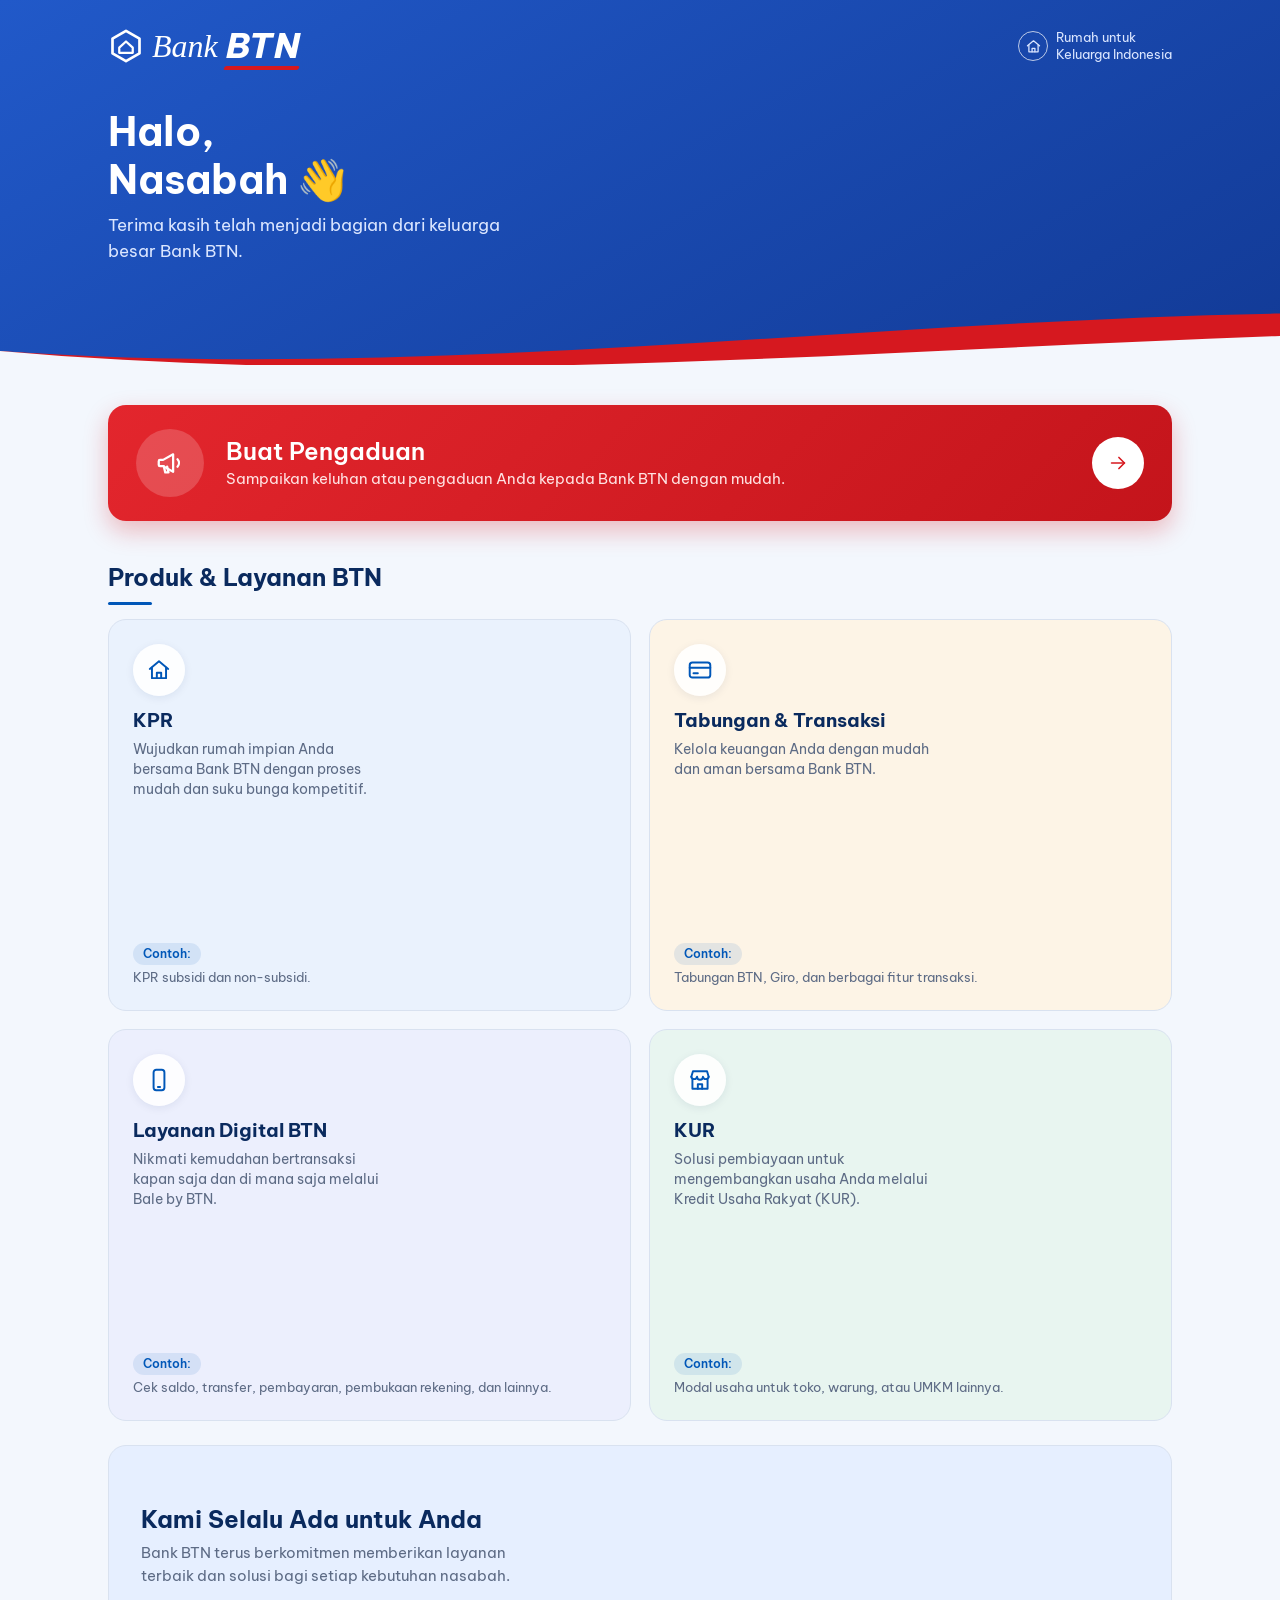
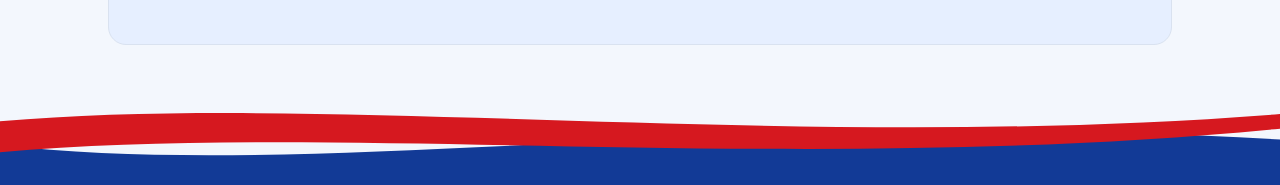
==== dashboard.html @ c348d1a5 "Add files via upload" ====
<!DOCTYPE html>
<html lang="id">
<head>
  <meta charset="UTF-8">
  <meta name="viewport" content="width=device-width, initial-scale=1">
  <title>Beranda Nasabah | Bank BTN</title>
  <link rel="stylesheet" href="css/dashboard.css">
</head>
<body>

  <!-- ============ HEADER ============ -->
  <header class="hero">
    <div class="hero__inner">

      <div class="hero__top">
        <a href="dashboard-user.html" class="logo" aria-label="Bank BTN">
          <!-- Logo sementara berupa teks. Ganti dengan logo resmi: <img src="img/logo-btn.png" alt="Bank BTN"> -->
          <svg class="logo__icon" viewBox="0 0 32 32" aria-hidden="true">
            <path d="M16 2.500 28 9.500v13L16 29.500 4 22.500v-13L16 2.500Z" fill="none" stroke="currentColor" stroke-width="2.400" stroke-linejoin="round"/>
            <path d="M10 17.500 16 12l6 5.500V22H10v-4.500Z" fill="none" stroke="currentColor" stroke-width="2" stroke-linejoin="round"/>
          </svg>
          <span class="logo__bank">Bank</span>
          <span class="logo__btn">BTN</span>
        </a>

        <p class="tagline">
          <span class="tagline__icon" aria-hidden="true">
            <svg class="ico" viewBox="0 0 24 24"><path d="M3.500 11 12 4l8.500 7"/><path d="M5.500 10v9.500h13V10"/><path d="M10 19.500v-5h4v5"/></svg>
          </span>
          <span>Rumah untuk<br>Keluarga Indonesia</span>
        </p>
      </div>

      <div class="hero__body">
        <h1 class="hero__title">Halo, <br>Nasabah  <span>👋</span></h1>
        <p class="hero__text">Terima kasih telah menjadi bagian dari keluarga besar Bank BTN.</p>
      </div>

      <!-- FOTO 1: gedung Bank BTN (header) -->
      <img class="hero__img" src="img/gedung-btn.png" alt="Gedung Bank BTN" onerror="this.hidden=true">
    </div>

    <svg class="hero__wave" viewBox="0 0 1440 120" preserveAspectRatio="none" aria-hidden="true">
      <path class="wave__red" d="M0 100C480 140 960 60 1440 50V120H0Z"/>
      <path class="wave__page" d="M0 100C480 150 960 100 1440 80V120H0Z"/>
    </svg>
  </header>

  <main class="page">

    <!-- ============ TOMBOL BUAT PENGADUAN ============ -->
    <a href="buat-pengaduan.html" class="cta">
      <span class="cta__icon" aria-hidden="true">
        <svg class="ico" viewBox="0 0 24 24"><path d="M3 10.500v3a1 1 0 0 0 1 1h2.500l8 4.500V5L6.500 9.500H4a1 1 0 0 0-1 1Z"/><path d="M18 9a4.500 4.500 0 0 1 0 6"/><path d="m7 14.500 1.200 5h2.600l-1.100-4.600"/></svg>
      </span>
      <span class="cta__text">
        <span class="cta__title">Buat Pengaduan</span>
        <span class="cta__desc">Sampaikan keluhan atau pengaduan Anda kepada Bank BTN dengan mudah.</span>
      </span>
      <span class="cta__go" aria-hidden="true">
        <svg class="ico" viewBox="0 0 24 24"><path d="M5 12h14"/><path d="m13 6 6 6-6 6"/></svg>
      </span>
    </a>

    <!-- ============ PRODUK & LAYANAN ============ -->
    <section aria-labelledby="judul-produk">
      <h2 class="section-title" id="judul-produk">Produk &amp; Layanan BTN</h2>

      <div class="products">

        <article class="card card--kpr">
          <!-- FOTO 2: rumah KPR -->
          <img class="card__img" src="img/kpr.png" alt="Rumah KPR BTN" onerror="this.hidden=true">
          <span class="card__icon" aria-hidden="true">
            <svg class="ico" viewBox="0 0 24 24"><path d="M3.500 11 12 4l8.500 7"/><path d="M5.500 10v9.500h13V10"/><path d="M10 19.500v-5h4v5"/></svg>
          </span>
          <h3 class="card__title">KPR</h3>
          <p class="card__text">Wujudkan rumah impian Anda bersama Bank BTN dengan proses mudah dan suku bunga kompetitif.</p>
          <div class="card__eg">
            <span class="chip">Contoh:</span>
            <p>KPR subsidi dan non-subsidi.</p>
          </div>
        </article>

        <article class="card card--tabungan">
          <!-- FOTO 3: kartu tabungan -->
          <img class="card__img" src="img/tabungan.png" alt="Kartu Tabungan BTN" onerror="this.hidden=true">
          <span class="card__icon" aria-hidden="true">
            <svg class="ico" viewBox="0 0 24 24"><rect x="2.500" y="5" width="19" height="14" rx="2.500"/><path d="M2.500 10h19"/><path d="M6 15h4"/></svg>
          </span>
          <h3 class="card__title">Tabungan &amp; Transaksi</h3>
          <p class="card__text">Kelola keuangan Anda dengan mudah dan aman bersama Bank BTN.</p>
          <div class="card__eg">
            <span class="chip">Contoh:</span>
            <p>Tabungan BTN, Giro, dan berbagai fitur transaksi.</p>
          </div>
        </article>

        <article class="card card--digital">
          <!-- FOTO 4: aplikasi Bale by BTN -->
          <img class="card__img" src="img/layanan-digital.png" alt="Aplikasi Bale by BTN" onerror="this.hidden=true">
          <span class="card__icon" aria-hidden="true">
            <svg class="ico" viewBox="0 0 24 24"><rect x="7" y="2.500" width="10" height="19" rx="2.500"/><path d="M11 18.500h2"/></svg>
          </span>
          <h3 class="card__title">Layanan Digital BTN</h3>
          <p class="card__text">Nikmati kemudahan bertransaksi kapan saja dan di mana saja melalui Bale by BTN.</p>
          <div class="card__eg">
            <span class="chip">Contoh:</span>
            <p>Cek saldo, transfer, pembayaran, pembukaan rekening, dan lainnya.</p>
          </div>
        </article>

        <article class="card card--kur">
          <!-- FOTO 5: usaha / toko KUR -->
          <img class="card__img" src="img/kur.png" alt="Usaha mikro penerima KUR" onerror="this.hidden=true">
          <span class="card__icon" aria-hidden="true">
            <svg class="ico" viewBox="0 0 24 24"><path d="m4 9 1.500-5h13L20 9"/><path d="M4 9a2.700 2.700 0 0 0 5.300 0 2.700 2.700 0 0 0 5.400 0A2.700 2.700 0 0 0 20 9"/><path d="M5 11.500V20h14v-8.500"/><path d="M10 20v-4h4v4"/></svg>
          </span>
          <h3 class="card__title">KUR</h3>
          <p class="card__text">Solusi pembiayaan untuk mengembangkan usaha Anda melalui Kredit Usaha Rakyat (KUR).</p>
          <div class="card__eg">
            <span class="chip">Contoh:</span>
            <p>Modal usaha untuk toko, warung, atau UMKM lainnya.</p>
          </div>
        </article>

      </div>
    </section>

    <!-- ============ BANNER BAWAH ============ -->
    <section class="care" aria-labelledby="judul-care">
      <div class="care__body">
        <h2 class="care__title" id="judul-care">Kami Selalu Ada untuk Anda</h2>
        <p class="care__text">Bank BTN terus berkomitmen memberikan layanan terbaik dan solusi bagi setiap kebutuhan nasabah.</p>
      </div>
      <!-- FOTO 6: gedung / ilustrasi banner bawah -->
      <img class="care__img" src="img/banner-gedung.png" alt="Kantor Bank BTN" onerror="this.hidden=true">
    </section>

  </main>

  <!-- ============ FOOTER ============ -->
  <footer class="foot" aria-hidden="true">
    <svg viewBox="0 0 1440 110" preserveAspectRatio="none">
      <path class="foot__blue" d="M0 66C360 106 820 24 1440 60V110H0Z"/>
      <path class="foot__red" d="M0 40C380 8 900 74 1440 32V48C900 100 380 40 0 74Z"/>
    </svg>
  </footer>

</body>
</html>
---- css/dashboard.css ----
@import url("https://fonts.googleapis.com/css2?family=Be+Vietnam+Pro:wght@400;500;600;700;800&display=swap");

/* ============ TOKEN ============ */
:root {
  --navy: #0a2a5e;
  --blue: #0057b8;
  --hero-a: #2159c9;
  --hero-b: #123a96;
  --red: #d6181f;
  --page: #f3f7fd;
  --white: #ffffff;
  --ink: #14213d;
  --muted: #5d6b85;
  --line: #d9e2f0;

  --radius: 18px;
  --wrap: 1120px;
  --ease: cubic-bezier(.2, .7, .2, 1);
}

*, *::before, *::after { box-sizing: border-box; }

[hidden] { display: none !important; }

body {
  margin: 0;
  font-family: "Be Vietnam Pro", system-ui, -apple-system, "Segoe UI", sans-serif;
  font-size: 15px;
  line-height: 1.55;
  color: var(--ink);
  background: var(--page);
}

a { color: inherit; text-decoration: none; }
h1, h2, h3, p { margin: 0; }
img { display: block; max-width: 100%; }

.ico {
  width: 22px; height: 22px;
  fill: none; stroke: currentColor;
  stroke-width: 1.8; stroke-linecap: round; stroke-linejoin: round;
}

:focus-visible { outline: 3px solid var(--blue); outline-offset: 3px; }

/* ============ HEADER ============ */
.hero {
  position: relative;
  overflow: hidden;
  color: var(--white);
  background: linear-gradient(150deg, var(--hero-a), var(--hero-b));
}

.hero__inner {
  position: relative;
  max-width: var(--wrap);
  min-height: 280px;
  margin: 0 auto;
  padding: 20px 20px 86px;
}

.hero__top {
  position: relative; z-index: 2;
  display: flex; align-items: flex-start; justify-content: space-between; gap: 12px;
}

.logo { display: inline-flex; align-items: center; gap: 8px; color: var(--white); }
.logo__icon { width: 30px; height: 30px; flex: none; }
.logo__bank { font-family: Georgia, "Times New Roman", serif; font-style: italic; font-size: 26px; line-height: 1; }
.logo__btn { position: relative; font-size: 28px; font-weight: 800; font-style: italic; line-height: 1; letter-spacing: .5px; }
.logo__btn::after {
  content: ""; position: absolute; left: -2px; right: 2px; bottom: -7px;
  height: 4px; border-radius: 4px; background: var(--red); transform: skewX(-24deg);
}

.tagline { display: flex; align-items: center; gap: 8px; font-size: 11px; line-height: 1.3; color: #dbe6ff; }
.tagline__icon {
  display: grid; place-items: center; flex: none;
  width: 30px; height: 30px; border-radius: 50%;
  border: 1.5px solid rgba(255, 255, 255, .7);
}
.tagline__icon .ico { width: 17px; height: 17px; }

.hero__body { position: relative; z-index: 2; max-width: 56%; margin-top: 30px; }
.hero__title { font-size: 28px; font-weight: 700; line-height: 1.2; }
.hero__text { margin-top: 8px; max-width: 34ch; font-size: 14px; color: #dbe6ff; }

.hero__img {
  position: absolute; z-index: 1;
  right: 0; top: 56px; bottom: 0;
  width: 52%; height: calc(100% - 56px);
  object-fit: cover; object-position: left bottom;
  -webkit-mask-image: linear-gradient(90deg, transparent 0, #000 34%);
          mask-image: linear-gradient(90deg, transparent 0, #000 34%);
}

.hero__wave {
  position: absolute; z-index: 3;
  left: 0; right: 0; bottom: -1px;
  display: block; width: 100%; height: 64px;
}
.wave__red { fill: var(--red); }
.wave__page { fill: var(--page); }

/* ============ HALAMAN ============ */
/* padding-top = jarak antara hero ("Halo, Nasabah") dan tombol Buat Pengaduan */
.page { max-width: var(--wrap); margin: 0 auto; padding: 28px 20px 8px; }

/* ============ TOMBOL BUAT PENGADUAN ============ */
.cta {
  display: flex; align-items: center; gap: 16px;
  padding: 18px 20px;
  border-radius: var(--radius);
  color: var(--white);
  background: linear-gradient(135deg, #e3262d, #c4141b);
  box-shadow: 0 10px 24px rgba(214, 24, 31, .28);
  transition: transform .2s var(--ease), box-shadow .2s;
}
.cta:hover { transform: translateY(-3px); box-shadow: 0 16px 32px rgba(214, 24, 31, .36); }
.cta:active { transform: scale(.985); }

.cta__icon {
  display: grid; place-items: center; flex: none;
  width: 56px; height: 56px; border-radius: 50%;
  background: rgba(255, 255, 255, .18);
}
.cta__icon .ico { width: 30px; height: 30px; }

.cta__text { flex: 1; min-width: 0; display: flex; flex-direction: column; gap: 2px; }
.cta__title { font-size: 20px; font-weight: 600; line-height: 1.25; }
.cta__desc { font-size: 13px; line-height: 1.45; color: #ffe3e3; }

.cta__go {
  display: grid; place-items: center; flex: none;
  width: 44px; height: 44px; border-radius: 50%;
  background: var(--white); color: var(--red);
  transition: transform .25s var(--ease);
}
.cta:hover .cta__go { transform: translateX(5px); }

/* ============ PRODUK & LAYANAN ============ */
.section-title { margin: 30px 0 14px; font-size: 20px; font-weight: 700; color: var(--navy); }
.section-title::after {
  content: ""; display: block; width: 44px; height: 3px; margin-top: 6px;
  border-radius: 2px; background: var(--blue);
}

/* Selalu 2 x 2 (HP, tablet, laptop) */
.products {
  display: grid;
  grid-template-columns: repeat(2, minmax(0, 1fr));
  gap: 12px;
}

/* Kartu berbentuk kotak: aspect-ratio menjaga bentuk,
   kalau isi lebih panjang kartu otomatis melebar ke bawah (tidak terpotong) */
/* Tanpa overflow:hidden supaya aspect-ratio tidak memotong isi kartu */
.card {
  position: relative;
  display: flex; flex-direction: column; gap: 4px;
  aspect-ratio: 1 / 1;
  padding: 14px;
  border: 1px solid var(--line); border-radius: var(--radius);
  background: var(--tint, #eaf2fd);
  transition: transform .2s var(--ease), box-shadow .2s;
}
.card:hover { transform: translateY(-3px); box-shadow: 0 12px 26px rgba(10, 42, 94, .12); }

.card--kpr      { --tint: #eaf2fd; }
.card--tabungan { --tint: #fdf4e6; }
.card--digital  { --tint: #eceffd; }
.card--kur      { --tint: #e8f5f0; }

/* Foto: pojok kanan atas, sejajar dengan baris ikon (tidak menimpa teks) */
.card__img {
  position: absolute; top: 0; right: 0;
  width: 58%; height: 60px;
  border-top-right-radius: var(--radius);
  object-fit: cover; object-position: center;
  -webkit-mask-image: linear-gradient(to bottom left, #000 50%, transparent 100%);
          mask-image: linear-gradient(to bottom left, #000 50%, transparent 100%);
}

.card__icon {
  position: relative; z-index: 1;
  display: grid; place-items: center;
  width: 38px; height: 38px; margin-bottom: 2px; border-radius: 50%;
  background: rgba(255, 255, 255, .9); color: var(--blue);
  box-shadow: 0 2px 8px rgba(10, 42, 94, .08);
}
.card__icon .ico { width: 20px; height: 20px; }

.card__title { position: relative; z-index: 1; font-size: 14px; font-weight: 700; line-height: 1.3; color: var(--navy); }
.card__text { position: relative; z-index: 1; font-size: 11.5px; line-height: 1.45; color: var(--muted); }

.card__eg { position: relative; z-index: 1; margin-top: auto; padding-top: 6px; }
.card__eg p { margin-top: 3px; font-size: 10.5px; line-height: 1.4; color: var(--muted); }

.chip {
  display: inline-block; padding: 1px 8px;
  border-radius: 999px; background: rgba(0, 87, 184, .1);
  font-size: 10.5px; font-weight: 600; color: var(--blue);
}

/* ============ BANNER BAWAH ============ */
.care {
  position: relative; overflow: hidden;
  display: flex; align-items: center;
  min-height: 160px; margin-top: 18px; padding: 22px 20px;
  border: 1px solid var(--line); border-radius: var(--radius);
  background: #e6efff;
}
.care__body { position: relative; z-index: 1; max-width: 56%; }
.care__title { font-size: 18px; font-weight: 700; line-height: 1.3; color: var(--navy); }
.care__text { margin-top: 6px; font-size: 13px; color: var(--muted); }

.care__img {
  position: absolute; right: 0; bottom: 0;
  width: 46%; height: 100%;
  object-fit: cover; object-position: right bottom;
  -webkit-mask-image: linear-gradient(90deg, transparent 0, #000 40%);
          mask-image: linear-gradient(90deg, transparent 0, #000 40%);
}

/* ============ FOOTER ============ */
.foot { margin-top: 28px; line-height: 0; }
.foot svg { display: block; width: 100%; height: 72px; }
.foot__blue { fill: var(--hero-b); }
.foot__red { fill: var(--red); }

/* ============ RESPONSIF ============ */

/* HP (di bawah 560px): kartu dirapatkan, baris "Contoh" disembunyikan
   supaya kartu tetap berbentuk kotak, bukan panjang ke bawah */
@media (max-width: 559px) {
  .card { padding: 12px; gap: 3px; }
  .card__title { font-size: 13px; }
  .card__text { font-size: 11px; line-height: 1.4; }
  .card__eg { display: none; }
}

/* HP sangat kecil: 1 kolom supaya teks tetap terbaca */
@media (max-width: 339px) {
  .products { grid-template-columns: 1fr; }
  .card { aspect-ratio: auto; min-height: 200px; }
}

/* HP besar / tablet kecil */
@media (min-width: 560px) {
  .products { gap: 16px; }
  .card { gap: 6px; padding: 20px; }
  .card__img { height: 84px; }
  .card__icon { width: 46px; height: 46px; }
  .card__icon .ico { width: 24px; height: 24px; }
  .card__title { font-size: 16px; }
  .card__text { font-size: 13px; }
  .card__eg p { font-size: 12px; }
  .chip { font-size: 11.5px; padding: 2px 10px; }
}

@media (min-width: 760px) {
  .hero__inner { min-height: 320px; padding: 28px 28px 100px; }
  .hero__top { align-items: center; }
  .logo__bank { font-size: 32px; }
  .logo__btn { font-size: 34px; }
  .logo__icon { width: 36px; height: 36px; }
  .tagline { font-size: 13px; }
  .hero__body { margin-top: 44px; max-width: 50%; }
  .hero__title { font-size: 40px; }
  .hero__text { font-size: 17px; max-width: 36ch; }
  .hero__img { top: 80px; height: calc(100% - 80px); width: 50%; }
  .hero__wave { height: 90px; }

  .page { padding: 40px 28px 12px; }
  .cta { padding: 24px 28px; gap: 22px; }
  .cta__icon { width: 68px; height: 68px; }
  .cta__title { font-size: 24px; }
  .cta__desc { font-size: 15px; }
  .cta__go { width: 52px; height: 52px; }

  .section-title { margin-top: 38px; font-size: 24px; }
  .products { gap: 18px; }

  .care { min-height: 200px; margin-top: 24px; padding: 32px; }
  .care__title { font-size: 24px; }
  .care__text { font-size: 15px; max-width: 42ch; }
  .foot svg { height: 100px; }
}

/* Laptop: kartu agak melebar (4:3) dengan foto di sisi kanan.
   Tetap 2 x 2, bukan 4 kartu panjang sejajar */
@media (min-width: 900px) {
  .card { aspect-ratio: 4 / 3; padding: 24px; }
  .card__img { width: 46%; height: 58%; }
  .card__icon { width: 52px; height: 52px; margin-bottom: 6px; }
  .card__icon .ico { width: 26px; height: 26px; }
  .card__title { font-size: 19px; }
  .card__text { max-width: 54%; font-size: 14px; }
  .card__eg p { font-size: 13px; }
}

@media (prefers-reduced-motion: reduce) {
  *, *::before, *::after { transition-duration: .01ms !important; animation-duration: .01ms !important; }
}
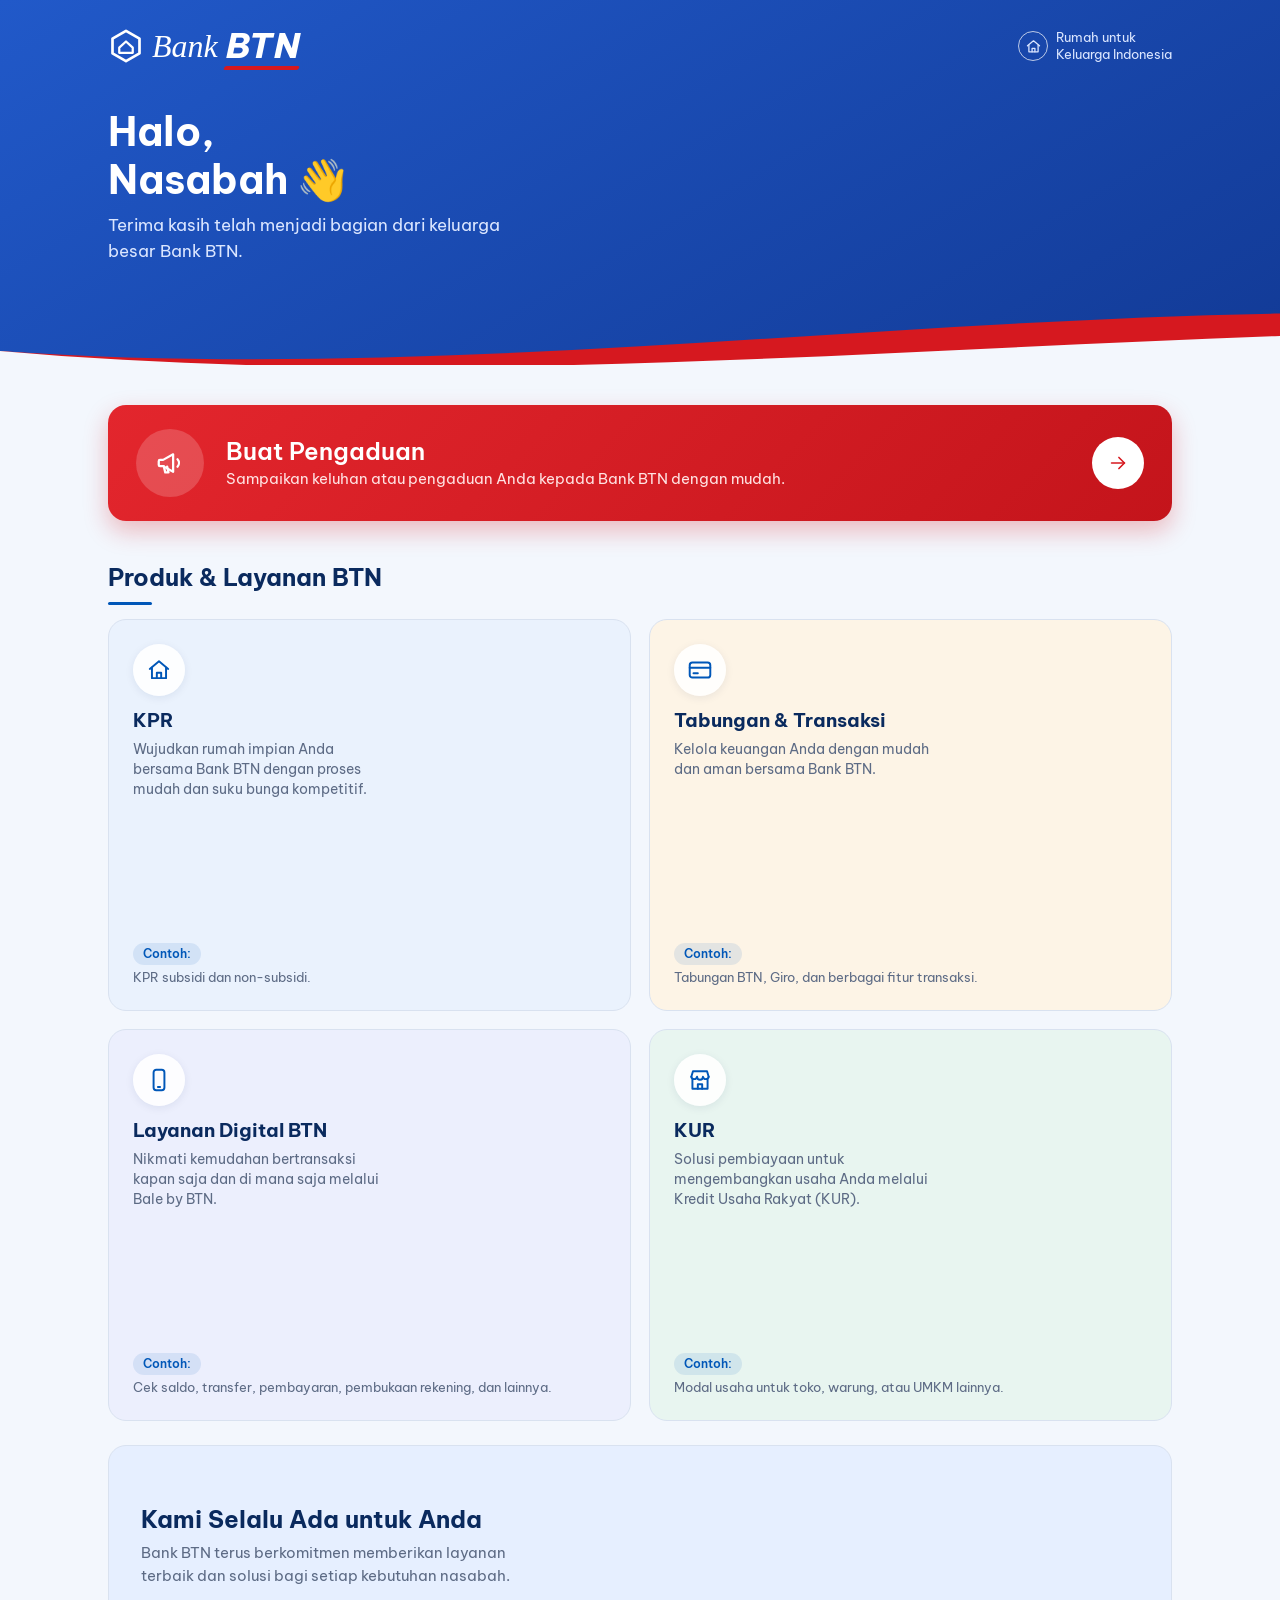
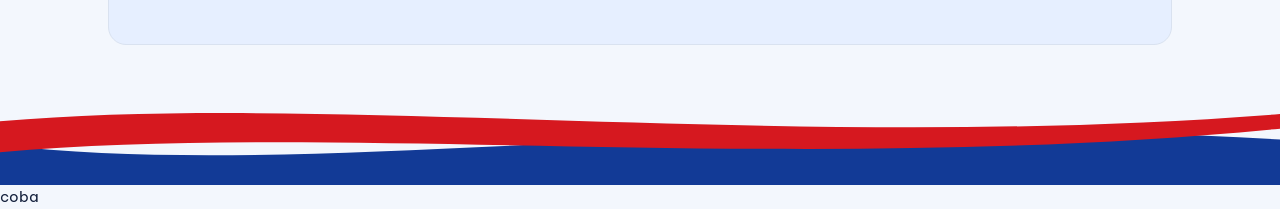
==== commit 70dcb120: "tes commit" ====
--- a/dashboard.html
+++ b/dashboard.html
@@ -146,6 +146,7 @@
       <path class="foot__red" d="M0 40C380 8 900 74 1440 32V48C900 100 380 40 0 74Z"/>
     </svg>
   </footer>
-
+  
+<p>coba</p>
 </body>
 </html>
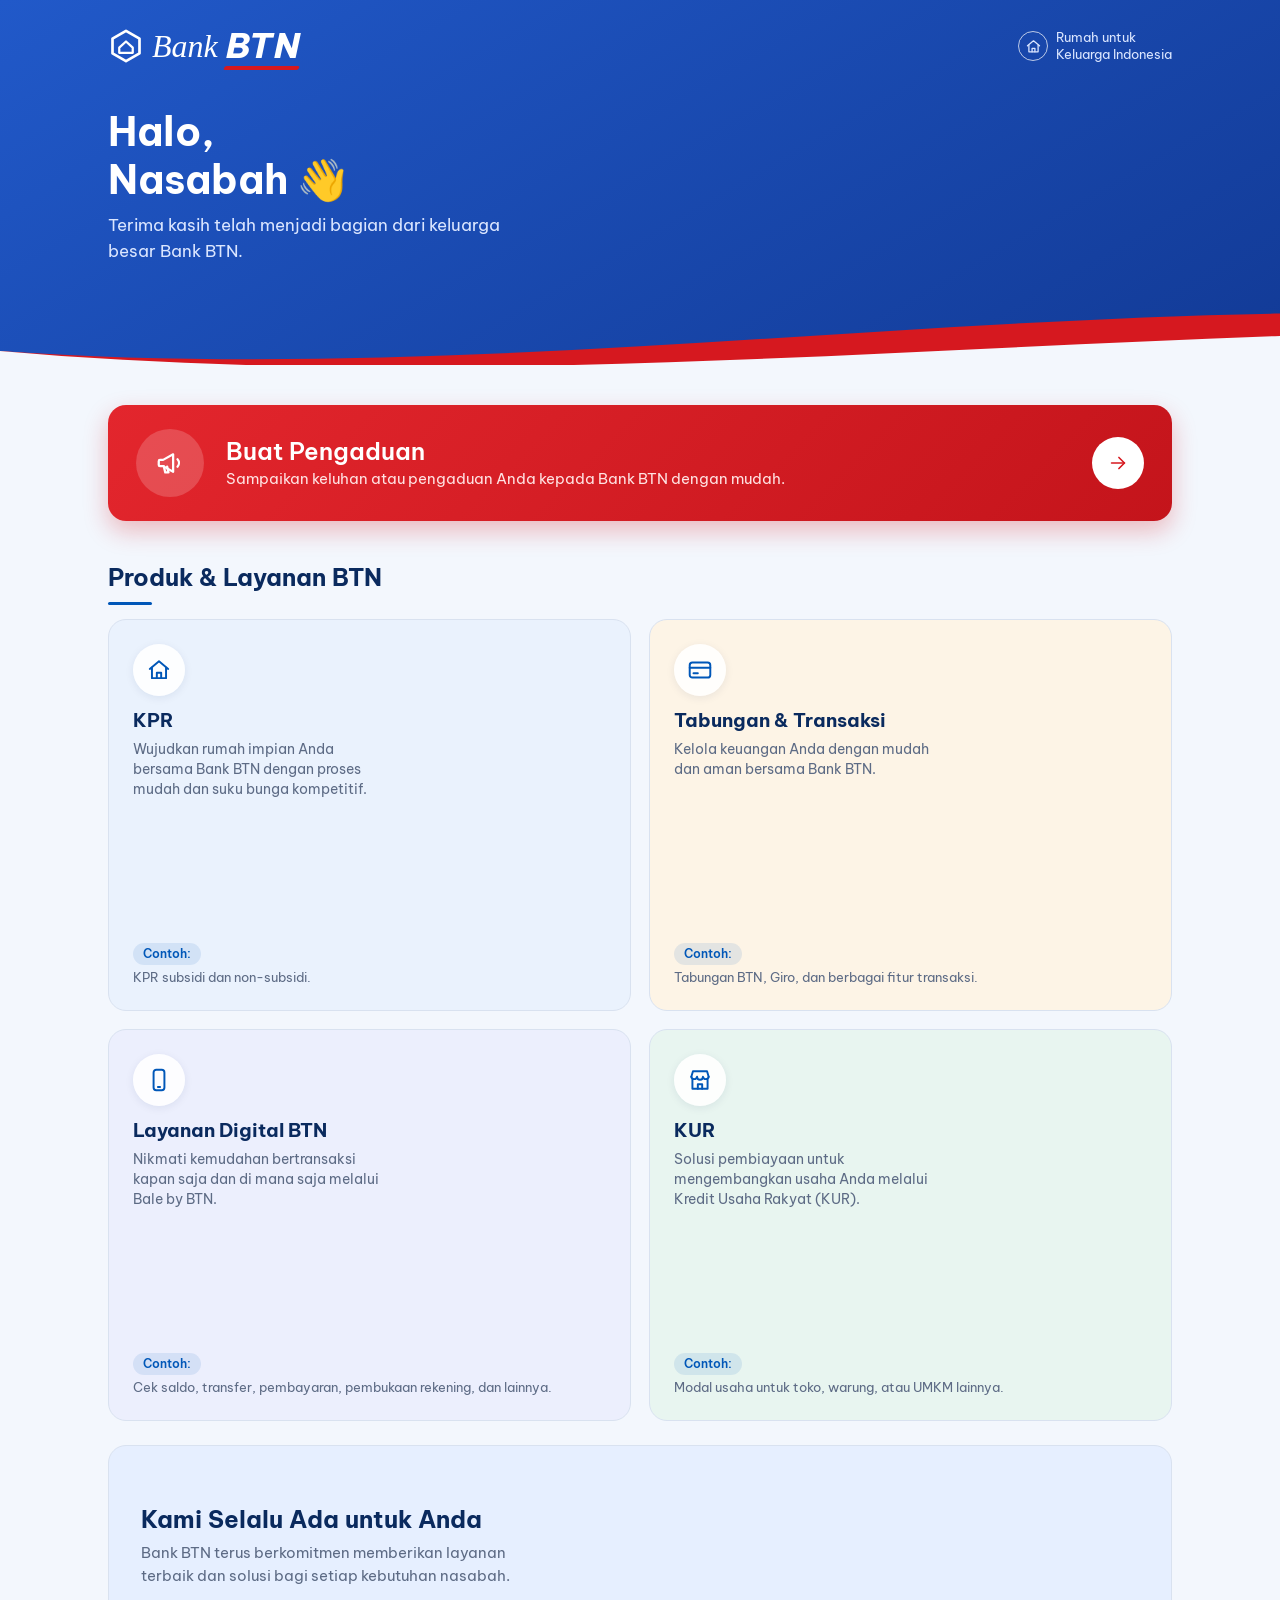
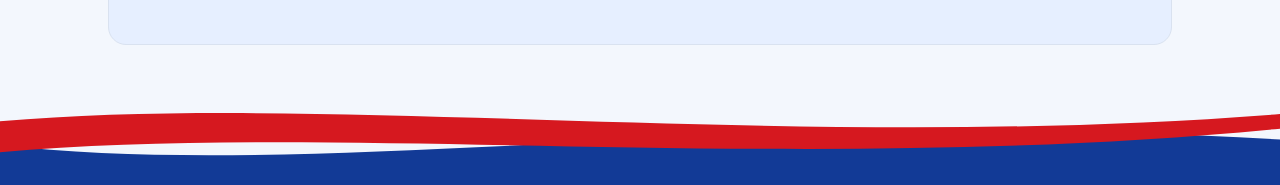
==== commit 8c7feda8: "hapus coba" ====
--- a/dashboard.html
+++ b/dashboard.html
@@ -146,7 +146,5 @@
       <path class="foot__red" d="M0 40C380 8 900 74 1440 32V48C900 100 380 40 0 74Z"/>
     </svg>
   </footer>
-  
-<p>coba</p>
 </body>
 </html>
